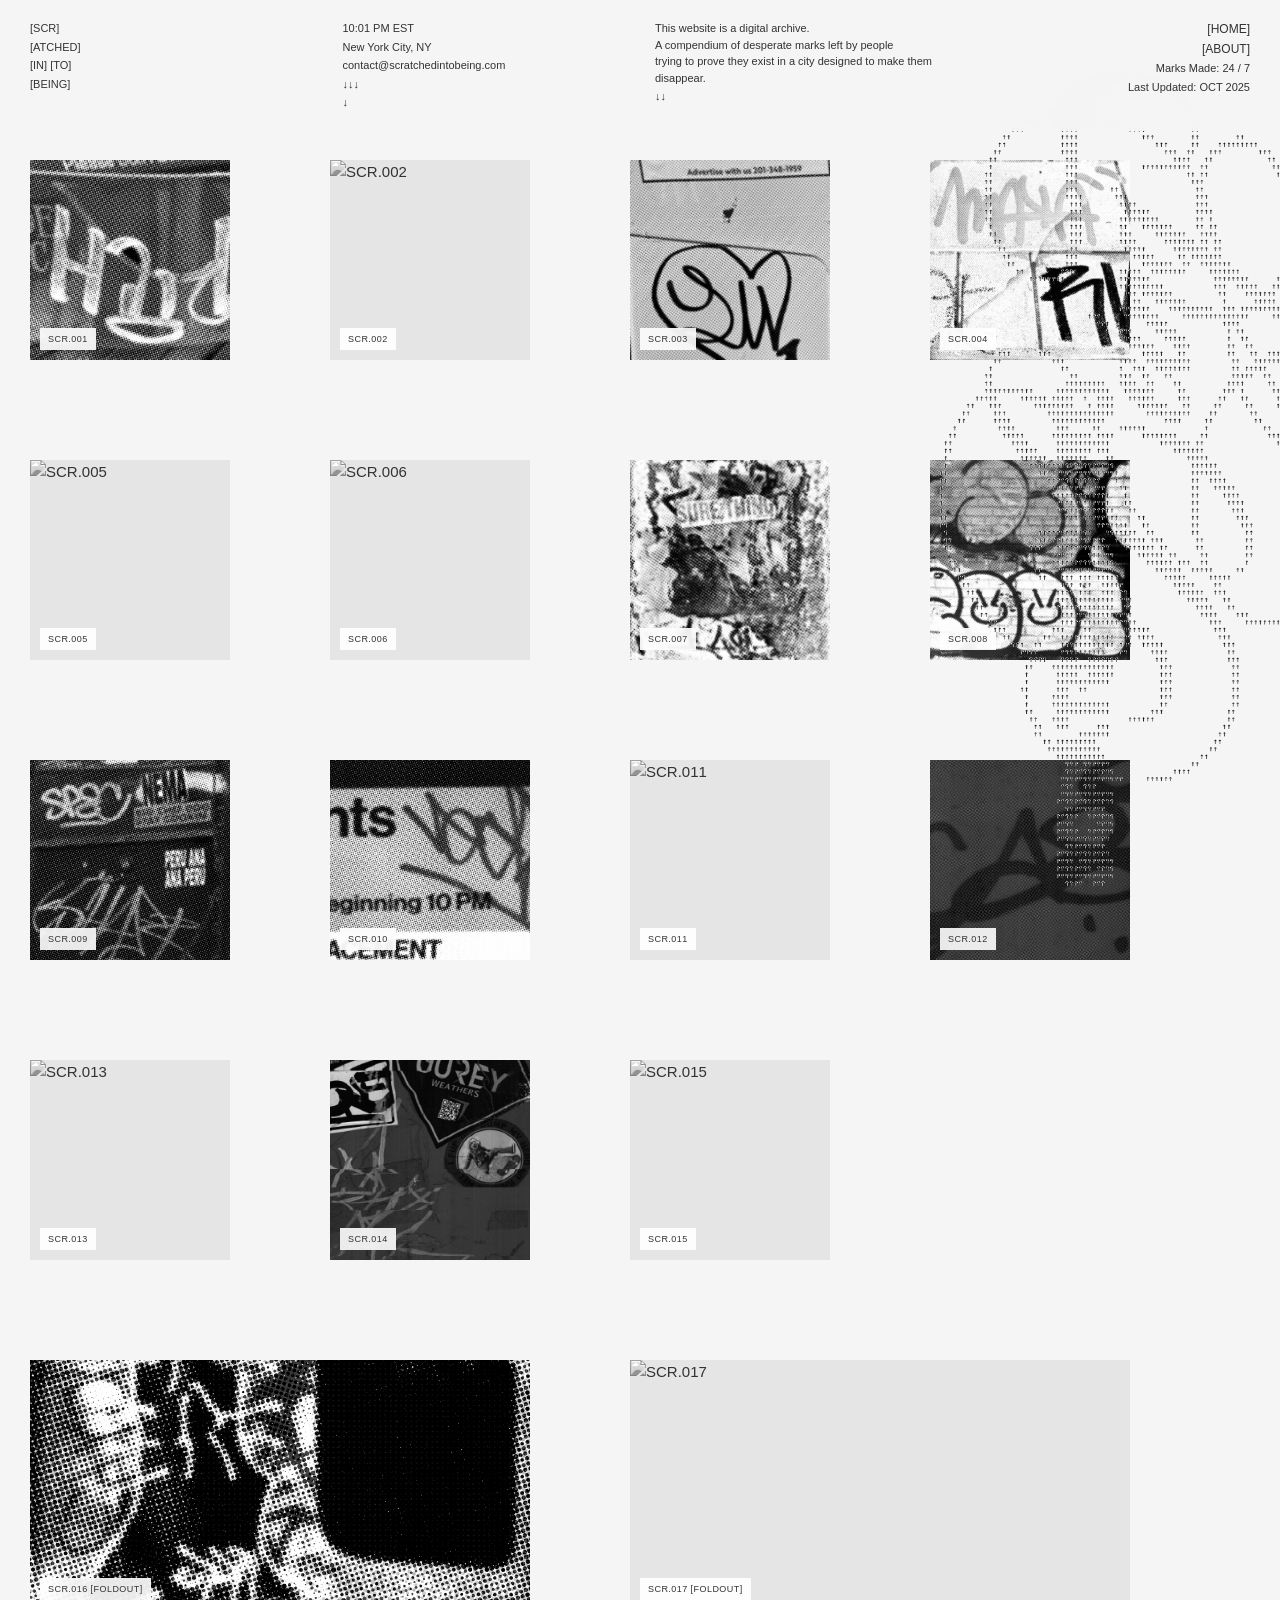
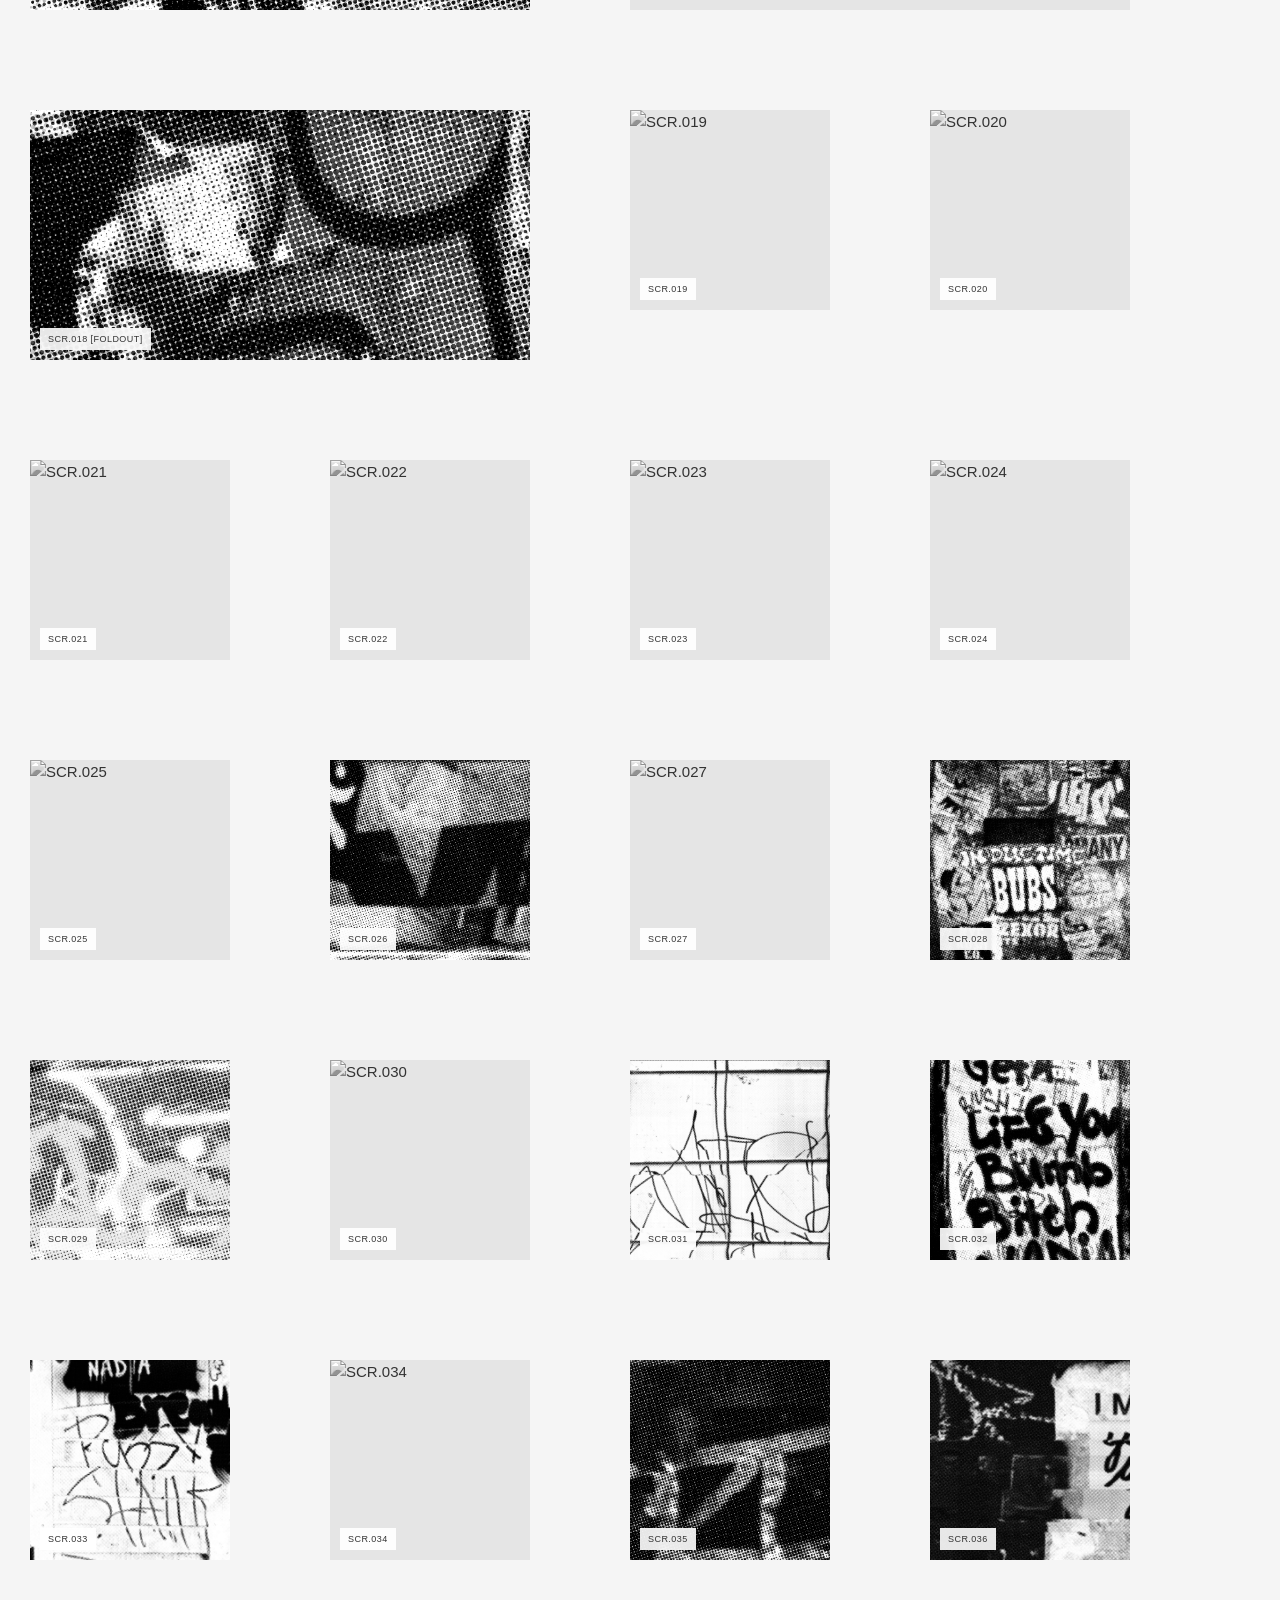
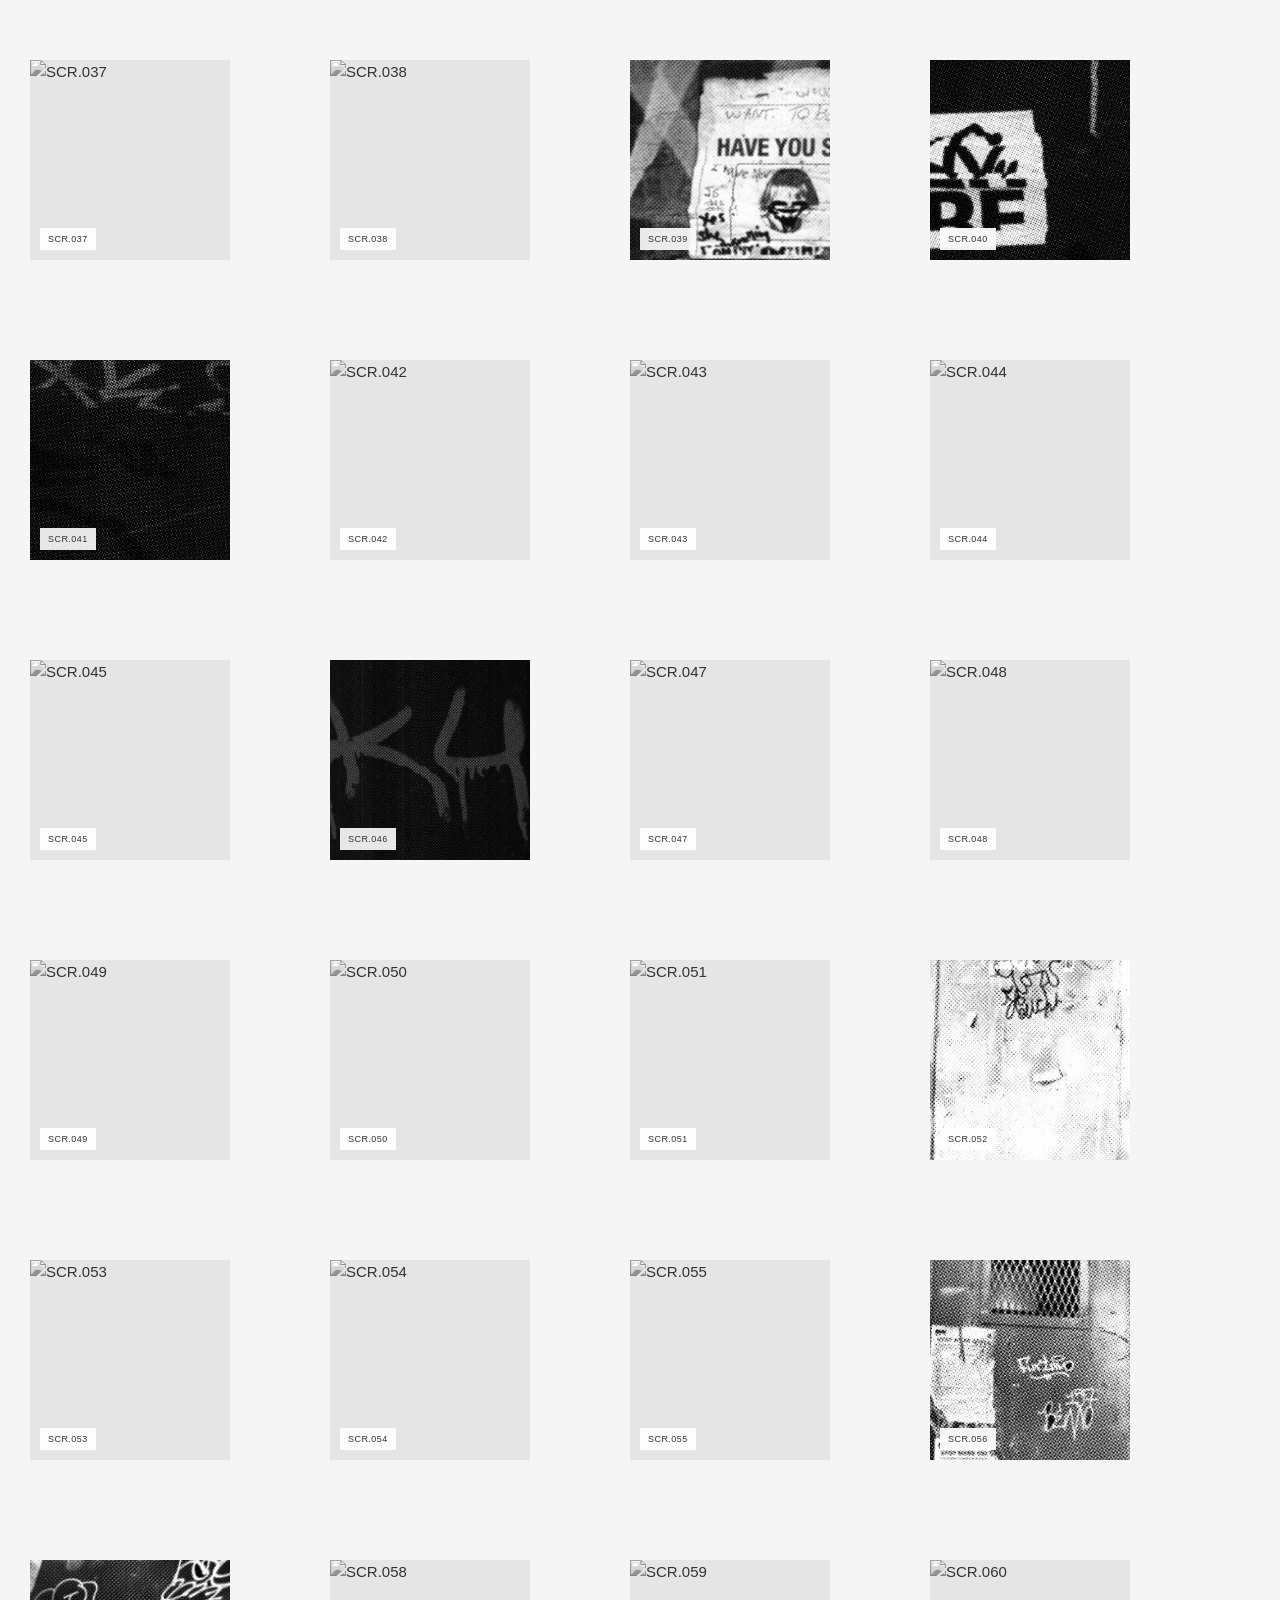
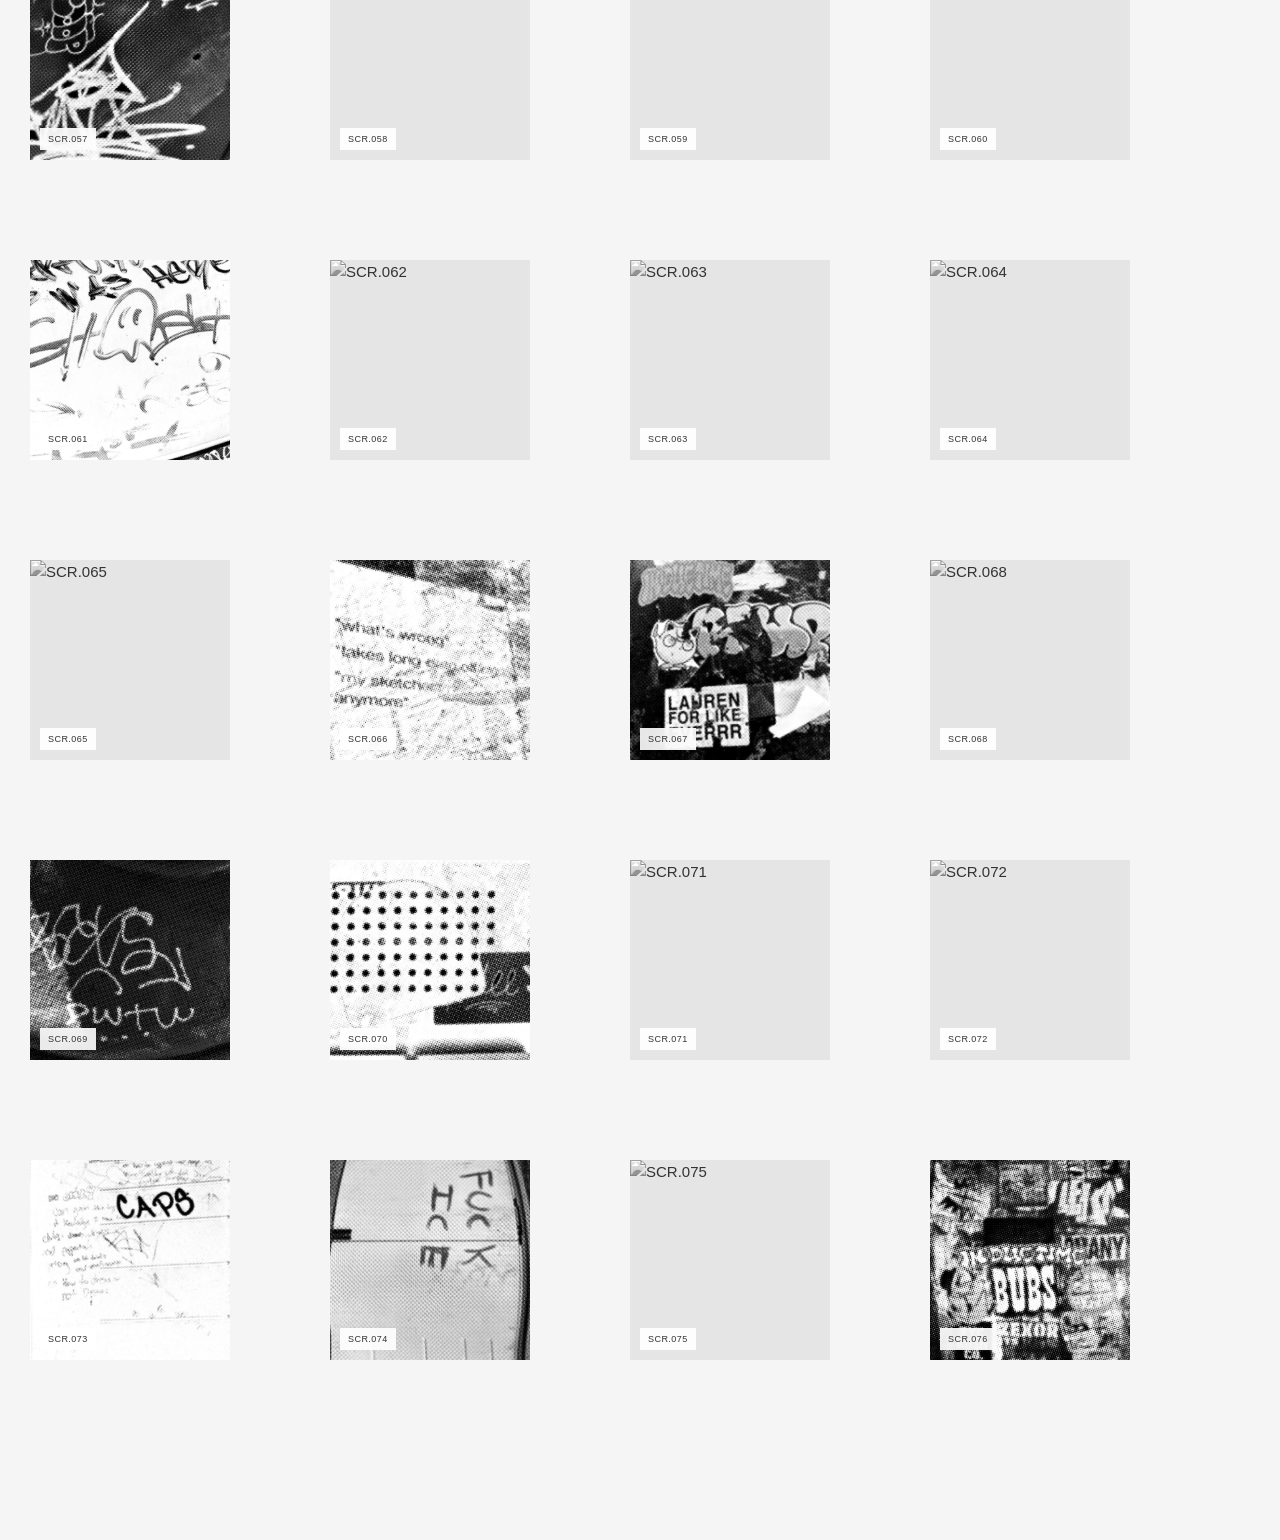
==== archive.html @ cb320c51 "Initial commit" ====
<!DOCTYPE html>
<html lang="en">
<head>
    <meta charset="UTF-8">
    <meta name="viewport" content="width=device-width, initial-scale=1.0">
    <title>Archive - Scratched Into Being</title>
    <link rel="stylesheet" href="style.css">
</head>
<body>
    <header>
        <div class="header-col">
            <div class="header-item">[SCR]</div>
            <div class="header-item">[ATCHED]</div>
            <div class="header-item">[IN] [TO]</div>
            <div class="header-item">[BEING]</div>
        </div>
        <div class="header-col">
            <div class="time">11:47 PM EST</div>
            <div class="location">New York City, NY</div>
            <div class="contact">contact@scratchedintobeing.com</div>
            <div class="header-item">↓↓↓</div>
            <div class="header-item">↓</div>
        </div>
        <div class="header-col">
            <div class="header-item1"><p>This website is a digital archive. </p>
            <p>A compendium of desperate marks left by people</p>
            <p>trying to prove they exist in a city designed to 
                make them disappear.</p></div>
            <div class="header-item">↓↓</div>
        </div>
        <div class="header-col">
            <a href="index.html" class="header-item about-link">[HOME]</a>
            <a href="about.html" class="header-item about-link">[ABOUT]</a>
            <div class="header-item1">Marks Made: 24 / 7</div>
            <div class="header-item1">Last Updated: OCT 2025</div>
        </div>
    </header>

    <main class="about-page">
        <!-- Vertical Logo -->
        <div class="vertical-logo">
            <img src="images/LOGO.png" alt="Scratched Into Being">
        </div>

        <!-- Image Archive Section -->
        <section class="about-archive-section">
            <div class="archive-grid">
                <div class="archive-item" data-scroll data-index="001">
                    <img src="images/IMAGE1.png" alt="SCR.001">
                    <div class="archive-label">SCR.001</div>
                </div>
                <div class="archive-item" data-scroll data-index="002">
                    <img src="images/IMAGE2.png" alt="SCR.002">
                    <div class="archive-label">SCR.002</div>
                </div>
                <div class="archive-item" data-scroll data-index="003">
                    <img src="images/IMAGE3.png" alt="SCR.003">
                    <div class="archive-label">SCR.003</div>
                </div>
                <div class="archive-item" data-scroll data-index="004">
                    <img src="images/IMAGE4.png" alt="SCR.004">
                    <div class="archive-label">SCR.004</div>
                </div>
                <div class="archive-item" data-scroll data-index="005">
                    <img src="images/IMAGE5.png" alt="SCR.005">
                    <div class="archive-label">SCR.005</div>
                </div>
                <div class="archive-item" data-scroll data-index="006">
                    <img src="images/IMAGE6.png" alt="SCR.006">
                    <div class="archive-label">SCR.006</div>
                </div>
                <div class="archive-item" data-scroll data-index="007">
                    <img src="images/IMAGE7.png" alt="SCR.007">
                    <div class="archive-label">SCR.007</div>
                </div>
                <div class="archive-item" data-scroll data-index="008">
                    <img src="images/IMAGE8.png" alt="SCR.008">
                    <div class="archive-label">SCR.008</div>
                </div>
                <div class="archive-item" data-scroll data-index="009">
                    <img src="images/IMAGE9.png" alt="SCR.009">
                    <div class="archive-label">SCR.009</div>
                </div>
                <div class="archive-item" data-scroll data-index="010">
                    <img src="images/IMAGE10.png" alt="SCR.010">
                    <div class="archive-label">SCR.010</div>
                </div>
                <div class="archive-item" data-scroll data-index="011">
                    <img src="images/IMAGE11.png" alt="SCR.011">
                    <div class="archive-label">SCR.011</div>
                </div>
                <div class="archive-item" data-scroll data-index="012">
                    <img src="images/IMAGE12.png" alt="SCR.012">
                    <div class="archive-label">SCR.012</div>
                </div>
                <div class="archive-item" data-scroll data-index="013">
                    <img src="images/IMAGE13.png" alt="SCR.013">
                    <div class="archive-label">SCR.013</div>
                </div>
                <div class="archive-item" data-scroll data-index="014">
                    <img src="images/IMAGE14.png" alt="SCR.014">
                    <div class="archive-label">SCR.014</div>
                </div>
                <div class="archive-item" data-scroll data-index="015">
                    <img src="images/IMAGE15.png" alt="SCR.015">
                    <div class="archive-label">SCR.015</div>
                </div>
                <div class="archive-item archive-item-large" data-scroll data-index="016">
                    <img src="images/IMAGEFOLDOUT.png" alt="SCR.016">
                    <div class="archive-label">SCR.016 [FOLDOUT]</div>
                </div>
                <div class="archive-item archive-item-large" data-scroll data-index="017">
                    <img src="images/IMAGEFOLDOUT2.png" alt="SCR.017">
                    <div class="archive-label">SCR.017 [FOLDOUT]</div>
                </div>
                <div class="archive-item archive-item-large" data-scroll data-index="018">
                    <img src="images/IMAGEFOLDOUT3.png" alt="SCR.018">
                    <div class="archive-label">SCR.018 [FOLDOUT]</div>
                </div>
                <div class="archive-item" data-scroll data-index="019">
                    <img src="images/IMAGE19.png" alt="SCR.019">
                    <div class="archive-label">SCR.019</div>
                </div>
                <div class="archive-item" data-scroll data-index="020">
                    <img src="images/IMAGE20.png" alt="SCR.020">
                    <div class="archive-label">SCR.020</div>
                </div>
                <div class="archive-item" data-scroll data-index="021">
                    <img src="images/IMAGE21.png" alt="SCR.021">
                    <div class="archive-label">SCR.021</div>
                </div>
                <div class="archive-item" data-scroll data-index="022">
                    <img src="images/IMAGE22.png" alt="SCR.022">
                    <div class="archive-label">SCR.022</div>
                </div>
                <div class="archive-item" data-scroll data-index="023">
                    <img src="images/IMAGE23.png" alt="SCR.023">
                    <div class="archive-label">SCR.023</div>
                </div>
                <div class="archive-item" data-scroll data-index="024">
                    <img src="images/IMAGE24.png" alt="SCR.024">
                    <div class="archive-label">SCR.024</div>
                </div>
                <div class="archive-item" data-scroll data-index="025">
                    <img src="images/IMAGE25.png" alt="SCR.025">
                    <div class="archive-label">SCR.025</div>
                </div>
                <div class="archive-item" data-scroll data-index="026">
                    <img src="images/IMAGE26.png" alt="SCR.026">
                    <div class="archive-label">SCR.026</div>
                </div>
                <div class="archive-item" data-scroll data-index="027">
                    <img src="images/IMAGE27.png" alt="SCR.027">
                    <div class="archive-label">SCR.027</div>
                </div>
                <div class="archive-item" data-scroll data-index="028">
                    <img src="images/IMAGE28.png" alt="SCR.028">
                    <div class="archive-label">SCR.028</div>
                </div>
                <div class="archive-item" data-scroll data-index="029">
                    <img src="images/IMAGE29.png" alt="SCR.029">
                    <div class="archive-label">SCR.029</div>
                </div>
                <div class="archive-item" data-scroll data-index="030">
                    <img src="images/IMAGE30.png" alt="SCR.030">
                    <div class="archive-label">SCR.030</div>
                </div>
                <div class="archive-item" data-scroll data-index="031">
                    <img src="images/IMAGE31.png" alt="SCR.031">
                    <div class="archive-label">SCR.031</div>
                </div>
                <div class="archive-item" data-scroll data-index="032">
                    <img src="images/IMAGE32.png" alt="SCR.032">
                    <div class="archive-label">SCR.032</div>
                </div>
                <div class="archive-item" data-scroll data-index="033">
                    <img src="images/IMAGE33.png" alt="SCR.033">
                    <div class="archive-label">SCR.033</div>
                </div>
                <div class="archive-item" data-scroll data-index="034">
                    <img src="images/IMAGE34.png" alt="SCR.034">
                    <div class="archive-label">SCR.034</div>
                </div>
                <div class="archive-item" data-scroll data-index="035">
                    <img src="images/IMAGE35.png" alt="SCR.035">
                    <div class="archive-label">SCR.035</div>
                </div>
                <div class="archive-item" data-scroll data-index="036">
                    <img src="images/IMAGE36.png" alt="SCR.036">
                    <div class="archive-label">SCR.036</div>
                </div>
                <div class="archive-item" data-scroll data-index="037">
                    <img src="images/IMAGE37.png" alt="SCR.037">
                    <div class="archive-label">SCR.037</div>
                </div>
                <div class="archive-item" data-scroll data-index="038">
                    <img src="images/IMAGE38.png" alt="SCR.038">
                    <div class="archive-label">SCR.038</div>
                </div>
                <div class="archive-item" data-scroll data-index="039">
                    <img src="images/IMAGE39.png" alt="SCR.039">
                    <div class="archive-label">SCR.039</div>
                </div>
                <div class="archive-item" data-scroll data-index="040">
                    <img src="images/IMAGE40.png" alt="SCR.040">
                    <div class="archive-label">SCR.040</div>
                </div>
                <div class="archive-item" data-scroll data-index="041">
                    <img src="images/IMAGE41.png" alt="SCR.041">
                    <div class="archive-label">SCR.041</div>
                </div>
                <div class="archive-item" data-scroll data-index="042">
                    <img src="images/IMAGE42.png" alt="SCR.042">
                    <div class="archive-label">SCR.042</div>
                </div>
                <div class="archive-item" data-scroll data-index="043">
                    <img src="images/IMAGE43.png" alt="SCR.043">
                    <div class="archive-label">SCR.043</div>
                </div>
                <div class="archive-item" data-scroll data-index="044">
                    <img src="images/IMAGE44.png" alt="SCR.044">
                    <div class="archive-label">SCR.044</div>
                </div>
                <div class="archive-item" data-scroll data-index="045">
                    <img src="images/IMAGE45.png" alt="SCR.045">
                    <div class="archive-label">SCR.045</div>
                </div>
                <div class="archive-item" data-scroll data-index="046">
                    <img src="images/IMAGE46.png" alt="SCR.046">
                    <div class="archive-label">SCR.046</div>
                </div>
                <div class="archive-item" data-scroll data-index="047">
                    <img src="images/IMAGE47.png" alt="SCR.047">
                    <div class="archive-label">SCR.047</div>
                </div>
                <div class="archive-item" data-scroll data-index="048">
                    <img src="images/IMAGE48.png" alt="SCR.048">
                    <div class="archive-label">SCR.048</div>
                </div>
                <div class="archive-item" data-scroll data-index="049">
                    <img src="images/IMAGE49.png" alt="SCR.049">
                    <div class="archive-label">SCR.049</div>
                </div>
                <div class="archive-item" data-scroll data-index="050">
                    <img src="images/IMAGE50.png" alt="SCR.050">
                    <div class="archive-label">SCR.050</div>
                </div>
                <div class="archive-item" data-scroll data-index="051">
                    <img src="images/IMAGE51.png" alt="SCR.051">
                    <div class="archive-label">SCR.051</div>
                </div>
                <div class="archive-item" data-scroll data-index="052">
                    <img src="images/IMAGE52.png" alt="SCR.052">
                    <div class="archive-label">SCR.052</div>
                </div>
                <div class="archive-item" data-scroll data-index="053">
                    <img src="images/IMAGE53.png" alt="SCR.053">
                    <div class="archive-label">SCR.053</div>
                </div>
                <div class="archive-item" data-scroll data-index="054">
                    <img src="images/IMAGE54.png" alt="SCR.054">
                    <div class="archive-label">SCR.054</div>
                </div>
                <div class="archive-item" data-scroll data-index="055">
                    <img src="images/IMAGE55.png" alt="SCR.055">
                    <div class="archive-label">SCR.055</div>
                </div>
                <div class="archive-item" data-scroll data-index="056">
                    <img src="images/IMAGE56.png" alt="SCR.056">
                    <div class="archive-label">SCR.056</div>
                </div>
                <div class="archive-item" data-scroll data-index="057">
                    <img src="images/IMAGE57.png" alt="SCR.057">
                    <div class="archive-label">SCR.057</div>
                </div>
                <div class="archive-item" data-scroll data-index="058">
                    <img src="images/IMAGE58.png" alt="SCR.058">
                    <div class="archive-label">SCR.058</div>
                </div>
                <div class="archive-item" data-scroll data-index="059">
                    <img src="images/REGIMG15.png" alt="SCR.059">
                    <div class="archive-label">SCR.059</div>
                </div>
                <div class="archive-item" data-scroll data-index="060">
                    <img src="images/IMAGE60.png" alt="SCR.060">
                    <div class="archive-label">SCR.060</div>
                </div>
                <div class="archive-item" data-scroll data-index="061">
                    <img src="images/IMAGE61.png" alt="SCR.061">
                    <div class="archive-label">SCR.061</div>
                </div>
                <div class="archive-item" data-scroll data-index="062">
                    <img src="images/IMAGE62.png" alt="SCR.062">
                    <div class="archive-label">SCR.062</div>
                </div>
                <div class="archive-item" data-scroll data-index="063">
                    <img src="images/IMAGE63.png" alt="SCR.063">
                    <div class="archive-label">SCR.063</div>
                </div>
                <div class="archive-item" data-scroll data-index="064">
                    <img src="images/IMAGE64.png" alt="SCR.064">
                    <div class="archive-label">SCR.064</div>
                </div>
                <div class="archive-item" data-scroll data-index="065">
                    <img src="images/IMAGE65.png" alt="SCR.065">
                    <div class="archive-label">SCR.065</div>
                </div>
                <div class="archive-item" data-scroll data-index="066">
                    <img src="images/IMAGE66.png" alt="SCR.066">
                    <div class="archive-label">SCR.066</div>
                </div>
                <div class="archive-item" data-scroll data-index="067">
                    <img src="images/IMAGE67.png" alt="SCR.067">
                    <div class="archive-label">SCR.067</div>
                </div>
                <div class="archive-item" data-scroll data-index="068">
                    <img src="images/IMAGE68.png" alt="SCR.068">
                    <div class="archive-label">SCR.068</div>
                </div>
                <div class="archive-item" data-scroll data-index="069">
                    <img src="images/IMAGE69.png" alt="SCR.069">
                    <div class="archive-label">SCR.069</div>
                </div>
                <div class="archive-item" data-scroll data-index="070">
                    <img src="images/IMAGE70.png" alt="SCR.070">
                    <div class="archive-label">SCR.070</div>
                </div>
                <div class="archive-item" data-scroll data-index="071">
                    <img src="images/IMAGE71.png" alt="SCR.071">
                    <div class="archive-label">SCR.071</div>
                </div>
                <div class="archive-item" data-scroll data-index="072">
                    <img src="images/IMAGE72.png" alt="SCR.072">
                    <div class="archive-label">SCR.072</div>
                </div>
                <div class="archive-item" data-scroll data-index="073">
                    <img src="images/IMAGE73.png" alt="SCR.073">
                    <div class="archive-label">SCR.073</div>
                </div>
                <div class="archive-item" data-scroll data-index="074">
                    <img src="images/IMAGE74.png" alt="SCR.074">
                    <div class="archive-label">SCR.074</div>
                </div>
                <div class="archive-item" data-scroll data-index="075">
                    <img src="images/IMAGE75.png" alt="SCR.075">
                    <div class="archive-label">SCR.075</div>
                </div>
                <div class="archive-item" data-scroll data-index="076">
                    <img src="images/IMAGE76.png" alt="SCR.076">
                    <div class="archive-label">SCR.076</div>
                </div>
            </div>
        </section>
    </main>

    <!-- Modal -->
    <div class="modal-overlay" id="imageModal">
        <div class="modal-content">
            <button class="modal-close">&times;</button>
            <img class="modal-image" id="modalImage" src="" alt="">
            <div class="modal-info">
                <h3 id="modalTitle"></h3>
                <div class="modal-detail">
                    <div class="modal-label">Location</div>
                    <div class="modal-value" id="modalLocation"></div>
                </div>
                <div class="modal-detail">
                    <div class="modal-label">Date</div>
                    <div class="modal-value" id="modalDate"></div>
                </div>
            </div>
        </div>
    </div>

    <script>
        // Update time
        function updateTime() {
            const t = document.querySelector('.time');
            if (!t) return;
            const now = new Date();
            const h = now.getHours();
            const m = now.getMinutes().toString().padStart(2, '0');
            const p = h >= 12 ? 'PM' : 'AM';
            const displayH = h % 12 || 12;
            t.textContent = `${displayH}:${m} ${p} EST`;
        }
        
        updateTime();
        setInterval(updateTime, 60000);

        // Modal functionality
        document.addEventListener("DOMContentLoaded", () => {
          const modal = document.getElementById('imageModal');
          const modalContent = modal.querySelector('.modal-content');
          const modalImage = document.getElementById('modalImage');
          const modalLocation = document.getElementById('modalLocation');
          const modalDate = document.getElementById('modalDate');
          const closeBtn = document.querySelector('.modal-close');
        
          // Data sources
          const specificLocations = [
            '14th St & 1st Ave', '13th St & 1st Ave', '14th St between 1st Ave & Ave A',
            '13th St between 1st Ave & Ave A', '1st Ave between 13th & 14th St',
            '14th St near 1st Ave', '13th St near 1st Ave', 'Corner of 14th & 1st',
            'Corner of 13th & 1st', '1st Ave & 14th St', '1st Ave & 13th St',
            '14th St east of 1st Ave', '13th St east of 1st Ave'
          ];
        
          const dates = [
            'September 1, 2024', 'September 2, 2024', 
            'September 3, 2024', 'September 4, 2024'
          ];
        
          // Build image data
          const imageData = {};
          for (let i = 1; i <= 76; i++) {
            const num = String(i).padStart(3, '0');
            imageData[num] = {
              location: specificLocations[Math.floor(Math.random() * specificLocations.length)] + ', NYC',
              date: dates[Math.floor(Math.random() * dates.length)]
            };
          }
        
          const wideImageIndices = [
            '001','010','016','018','022','024','026',
            '029','040','041','054','069'
          ];

          const tallImageIndices = [
            '003','009','011','013','019','020','025','023','032','034',
            '047','048','049','055','064','068','071'
          ];
        
          // Modal logic
          function openModal(index, imgSrc) {
            const data = imageData[index] || {};
            modalImage.src = imgSrc;
            modalLocation.textContent = data.location || 'New York City, NY';
            modalDate.textContent = data.date || '2024';
        
            modalContent.classList.remove('modal-large', 'modal-tall');
            if (wideImageIndices.includes(index)) {
              modalContent.classList.add('modal-large');
            } else if (tallImageIndices.includes(index)) {
              modalContent.classList.add('modal-tall');
            }
        
            modal.classList.add('active');
            document.body.style.overflow = 'hidden';
          }
        
          function closeModal() {
            modal.classList.remove('active');
            document.body.style.overflow = 'auto';
          }
        
          // Click bindings
          document.querySelectorAll('.archive-item').forEach(item => {
            item.addEventListener('click', () => {
              const index = item.dataset.index;
              const imgSrc = item.querySelector('img').src;
              openModal(index, imgSrc);
            });
          });
        
          closeBtn.addEventListener('click', closeModal);
          modal.addEventListener('click', e => { if (e.target === modal) closeModal(); });
          document.addEventListener('keydown', e => { if (e.key === 'Escape') closeModal(); });
        });
    </script>
</body>
</html>
---- style.css ----
* {
    margin: 0;
    padding: 0;
    box-sizing: border-box;
}

@font-face {
    font-family: 'cityburn';
    src: url(fonts/cityburn-©.ttf);
}

@font-face {
    font-family: 'switzerland';
    src: url(fonts/Switzerland.ttf);
}

body {
    font-family: 'Helvetica', Courier, monospace;
    background-color: #f5f5f5;
    color: #333;
    font-size: 15px;
    line-height: 1.6;
    overflow-x: hidden;
}

header {
    position: fixed;
    top: 0;
    left: 0;
    right: 0;
    padding: 20px 30px;
    display: grid;
    grid-template-columns: repeat(4, 1fr);
    gap: 30px;
    z-index: 300;
    pointer-events: auto;
    font-size: 11px;
    transition: all 0.6s cubic-bezier(0.4, 0, 0.2, 1);
    text-align: left !important;
    background: rgba(245, 245, 245, 0.95);
    backdrop-filter: blur(10px);
}

.instructions-panel {
    position: fixed;
    top: 110px;
    left: 30px;
    display: flex;
    flex-direction: column;
    align-items: flex-start;
    gap: 3px;
    font-size: 10px;
    z-index: 301;
    background: rgba(245, 245, 245, 0.95);
    padding: 10px 15px;
    border: 1px solid #ddd;
    transition: all 0.4s cubic-bezier(0.4, 0, 0.2, 1);
    backdrop-filter: blur(10px);
    pointer-events: auto;
    color: #000;
    font-family: inherit;
}

.header-col {
    display: flex;
    flex-direction: column;
    gap: 2px;
    pointer-events: auto;
    transition: all 0.4s ease;
}

.header-col:first-child {
    align-items: flex-start;
    text-align: left !important;
}

.header-col:nth-child(2),
.header-col:nth-child(3) {
    align-items: left;
    text-align: left !important;
}

.header-col:last-child {
    align-items: flex-end;
    text-align: left !important;
}

.header-item1 {
    font-size: 11px;
    line-height: 1.5;
    color: #333;
    pointer-events: auto;
    transition: all 0.3s ease;
}

.header-item {
    font-size: 11px;
    line-height: 1.5;
    color: #333;
    pointer-events: auto;
    transition: all 0.3s ease;
}

.spacer {
    height: 10px;
}

.time {
    font-size: 11px;
    color: #333;
    transition: all 0.3s ease;
    line-height: 1.5;
}

.location,
.contact {
    font-size: 11px;
    transition: all 0.3s ease;
    line-height: 1.5;
    color: #333;
}

.about-link {
    color: #333;
    cursor: pointer;
    pointer-events: auto;
    transition: opacity 0.4s ease;
    font-size: 12px;
    text-decoration: none;
}

.about-link:hover {
    opacity: 0.6;
}

/* ========================================
   INDEX PAGE STYLES
   ======================================== */

.intro-section {
    position: fixed;
    top: 100px;
    left: 0;
    right: 0;
    padding: 0 30px;
    display: grid;
    grid-template-columns: repeat(4, 1fr);
    gap: 30px;
    z-index: 50;
    pointer-events: none;
    font-size: 11px;
}

.intro-col {
    line-height: 1.6;
}

.intro-col:nth-child(2) p {
    font-size: 10px;
    color: #333;
}

main {
    min-height: 2000vh;
    position: relative;
}

#connection-lines {
    position: absolute;
    top: 0;
    left: 0;
    width: 100%;
    height: 100%;
    pointer-events: none;
    z-index: 1;
}

#connection-lines line {
    stroke: #333;
    stroke-width: 2;
    opacity: 0;
    stroke-dasharray: 5, 5;
    transition: opacity 1.2s cubic-bezier(0.4, 0, 0.2, 1);
}

#connection-lines line.visible {
    opacity: 0.4;
}

#connection-lines circle {
    fill: #333;
    opacity: 0;
    r: 4;
    transition: opacity 1.2s cubic-bezier(0.4, 0, 0.2, 1);
}

#connection-lines circle.visible {
    opacity: 0.5;
}

.image-container {
    position: absolute;
    opacity: 0;
    transition: opacity 3s cubic-bezier(0.4, 0, 0.2, 1);
    z-index: 10;
}

.image-container.visible {
    opacity: 1;
}

.image-container.initially-hidden {
    opacity: 0 !important;
}

.canvas-wrapper {
    position: relative;
    cursor: crosshair;
    overflow: hidden;
    background-color: #ddd;
    display: inline-block;
    filter: grayscale(1) brightness(1.1);
    transition: filter 0.8s cubic-bezier(0.4, 0, 0.2, 1);
}

.canvas-wrapper img {
    display: block;
    width: 100%;
    height: 100%;
    object-fit: cover;
}

.image-container:hover .canvas-wrapper,
.image-container.js-hover .canvas-wrapper {
    filter: grayscale(0) brightness(1);
}

.drawing-canvas {
    position: absolute;
    top: 0;
    left: 0;
    width: 100%;
    height: 100%;
    z-index: 2;
    display: block;
    pointer-events: none;
    touch-action: none;
}

#full-page-canvas {
    position: absolute;
    top: 0;
    left: 0;
    width: 100%;
    height: 100%;
    z-index: 50;
    pointer-events: auto;
    cursor: crosshair;
    touch-action: none;
}

.image-number {
    margin-top: 5px;
    font-size: 10px;
    opacity: 0.5;
    text-align: right;
    transition: opacity 0.3s ease;
}

.image-container:hover .image-number,
.image-container.js-hover .image-number {
    opacity: 0.8;
}

.tools-panel {
    position: fixed;
    top: 200px;
    left: 30px;
    display: flex;
    align-items: center;
    gap: 15px;
    font-size: 10px;
    z-index: 300;
    background: rgba(245, 245, 245, 0.95);
    padding: 10px 15px;
    border: 1px solid #ddd;
    transition: all 0.4s cubic-bezier(0.4, 0, 0.2, 1);
    backdrop-filter: blur(10px);
    pointer-events: auto;
}

.tools-panel:hover {
    background: rgba(245, 245, 245, 1);
}

.tool-item {
    cursor: pointer;
    opacity: 0.4;
    transition: opacity 0.4s cubic-bezier(0.4, 0, 0.2, 1), transform 0.2s ease;
    pointer-events: auto;
}

.tool-item:hover,
.tool-item.active {
    opacity: 1;
    transform: translateY(-1px);
}

.color-option {
    width: 15px;
    height: 15px;
    cursor: pointer;
    border: 1px solid #999;
    transition: transform 0.4s cubic-bezier(0.4, 0, 0.2, 1), box-shadow 0.3s ease;
    pointer-events: auto;
}

.color-option:hover {
    transform: scale(1.2);
    box-shadow: 0 2px 8px rgba(0, 0, 0, 0.2);
}

.color-option.active {
    box-shadow: 0 0 0 2px #333;
}

.divider {
    opacity: 0.3;
}

.clear-all {
    cursor: pointer;
    opacity: 0.4;
    transition: opacity 0.4s cubic-bezier(0.4, 0, 0.2, 1), transform 0.2s ease;
    pointer-events: auto;
}

.clear-all:hover {
    transform: translateY(-1px);
    opacity: 1;
}

.vertical-logo {
    position: fixed;
    right: 0px;
    top: 51.5%;
    transform: translateY(-50%);
    z-index: 2;
    pointer-events: none;
    opacity: 0.9;
    transition: opacity 0.4s ease;
}

.vertical-logo:hover {
    opacity: 1;
}

.vertical-logo img {
    height: 102vh;
    width: auto;
    display: block;
}

/* ========================================
   ABOUT PAGE STYLES
   ======================================== */

.about-page {
    min-height: 100vh;
    padding-top: 100px;
    padding-bottom: 100px;
}

/* Text Section */
.about-text-section {
    padding: 0 30px 120px;
}

.about-content-main {
    max-width: 900px;
    margin: 0 auto;
    display: grid;
    grid-template-columns: 2fr 6fr;
    gap: 90px;
}

.about-left h1 {
    font-size: 14px;
    font-weight: normal;
    margin-top: 60px;
}

.about-year {
    font-size: 10px;
    opacity: 0.6;
}

.about-right {
    display: flex;
    flex-direction: column;
    gap: 40px;
}

.about-section {
    transform: translateY(30px);
    transition: opacity 0.8s cubic-bezier(0.4, 0, 0.2, 1),
    transform 0.8s cubic-bezier(0.4, 0, 0.2, 1);
}

.about-section.visible {
    opacity: 1;
    transform: translateY(0);
}

.about-section h2 {
    font-size: 12px;
    font-weight: normal;
    letter-spacing: 0.5px;
}

.about-section p {
    font-size: 11px;
    line-height: 1.8;
    transition: all 0.3s ease;
}

.about-section p:last-child {
    margin-bottom: 0;
}

.about-section a {
    color: #333;
    transition: opacity 0.3s ease;
}

.about-section a:hover {
    opacity: 0.6;
}

/* Archive Section */
.about-archive-section {
    padding: 0 30px 80px;
}

.archive-header {
    max-width: 1400px;
    margin: 0 auto 60px;
    display: flex;
    justify-content: space-between;
    align-items: baseline;
    padding-bottom: 20px;
    border-bottom: 1px solid rgba(0, 0, 0, 0.1);
    opacity: 0;
    transform: translateY(20px);
    transition: opacity 0.8s cubic-bezier(0.4, 0, 0.2, 1),
                transform 0.8s cubic-bezier(0.4, 0, 0.2, 1);
}

.archive-header.visible {
    opacity: 1;
    transform: translateY(0);
}

.archive-header h2 {
    font-size: 12px;
    font-weight: 600;
    letter-spacing: 0.1em;
    text-transform: uppercase;
}

.archive-count {
    font-size: 11px;
    opacity: 0.5;
}

/* Archive Grid - centered layout */
.archive-grid {
    padding-top: 60px;
    display: grid;
    grid-template-columns: repeat(4, 200px);
    gap: 100px;
    max-width: 1400px;
    margin: 0 auto;
    justify-content: left;
}

.archive-item {
    position: relative;
    aspect-ratio: 1;
    overflow: hidden;
    background: #e5e5e5;
    opacity: 1; /* fully visible immediately */
    transform: none; /* no slide-up effect */
    transition: none; /* no fade/transform on load */
    cursor: pointer;
  }

.archive-item.visible {
    opacity: 1;
    transform: translateY(0) scale(1);
}

.archive-grid:hover .archive-item {
    opacity: 0.3;
    transition: opacity 0.4s ease;
}

.archive-grid:hover .archive-item:hover {
    opacity: 1;
}

/* Base state — all images visible in grayscale */
.archive-item img {
    width: 100%;
    height: 100%;
    object-fit: cover;
    filter: grayscale(1);
    transition: 
      filter 0.6s cubic-bezier(0.4, 0, 0.2, 1),
      transform 0.6s cubic-bezier(0.4, 0, 0.2, 1),
      opacity 0.4s ease;
  }
  
  /* Slight hover zoom + color restoration */
  .archive-item:hover img {
    filter: grayscale(0);
    transform: scale(1.08);
  }

  .archive-label {
    position: absolute;
    bottom: 10px;
    left: 10px;
    font-size: 9px;
    letter-spacing: 0.05em;
    background: rgba(255, 255, 255, 0.9);
    padding: 4px 8px;
    backdrop-filter: blur(10px);
    opacity: 1; /* always visible */
    transform: translateY(0);
    transition: opacity 0.3s ease, transform 0.3s ease;
  }

.archive-item:hover .archive-label {
    opacity: 1;
    transform: translateY(0);
}

/* Large format items (foldouts) */
.archive-item-large {
    grid-column: span 2;
    aspect-ratio: 2/1;
}
/* ========================================
   MODAL STYLES
   ======================================== */

.modal-overlay {
    display: none;
    position: fixed;
    top: 0;
    left: 0;
    width: 100%;
    height: 100%;
    background: rgba(0, 0, 0, 0.805);
    z-index: 1000;
    opacity: 0;
    transition: opacity 0.3s ease;
    overflow: hidden;
}

.modal-tall{
    padding: 30px 30px 10px 30px; 
}

.modal-overlay.active {
    display: flex;
    align-items: center;
    justify-content: center;
    opacity: 1;
}

.modal-content {
    background: white;
    padding: 30px 60px 15px 60px; 
    max-width: 700px;   /* was 500px */
    max-height: 85vh;   /* slightly taller */
    overflow-y: auto;
    position: relative;
    transform: scale(0.9);
    transition: transform 0.3s cubic-bezier(0.4, 0, 0.2, 1);
    text-align: left;
}

.modal-overlay.active .modal-content {
    transform: scale(1);
}

.modal-close {
    position: absolute;
    top: 15px;
    right: 15px;
    font-size: 24px;
    cursor: pointer;
    background: none;
    border: none;
    color: #333;
    opacity: 0.5;
    transition: opacity 0.3s ease;
    z-index: 10;
}

.modal-close:hover {
    opacity: 1;
}

.modal-image {
    width: 100%;
    height: auto;
    max-height: 650px;
    object-fit: contain;
    display: block;
}

.modal-info {
    font-size: 10px;
    line-height: 1.6;
    padding-top: 10px;
}

.modal-info h3 {
    font-size: 12px;
    font-weight: normal;
    margin-bottom: 15px;
    letter-spacing: 0.5px;
}

.modal-detail {
    margin-bottom: 12px;
    display: grid;
    grid-template-columns: 100px 1fr;
    gap: 15px;
}

.modal-label {
    font-weight: normal;
    opacity: 0.6;
    text-transform: uppercase;
    font-size: 8px;
    letter-spacing: 0.1em;
}

.modal-value {
    font-size: 10px;
}

/* Taller modal layout for long portrait images */
.modal-content.modal-tall {
    max-width: 685px;       /* narrower than wide */
    max-height: 95vh;       /* taller window */
    padding: 40px 60px 20px 60px; 
    margin-bottom: -5px;
}

.modal-tall .modal-image {
    max-height: 725px;     /* allows taller images to fill screen */
    width: auto;
    margin: 0 auto 30px;
    display: block;
}


.modal-content.modal-large {
    max-width: 1400px;        /* ← Change this to make modal wider (try 1600px or 1800px) */
    max-height: 90vh;  
    padding: 40px 60px 10px 60px;        /* ← Keep at 90vh to fit screen */
}

.modal-large .modal-image {
    max-height: 900px;        /* ← Change this to make image taller (try 1000px or 1100px) */
}

/* ========================================
   RESPONSIVE
   ======================================== */

@media (max-width: 1024px) {
    .about-content-main {
        grid-template-columns: 1fr;
        gap: 40px;
    }

    .archive-grid {
        grid-template-columns: repeat(3, 200px);
        gap: 30px;
        margin: 0 auto;
    }

    .archive-item-large {
        grid-column: span 2;
    }

    .modal-overlay.active {
        padding-left: 30px;
    }
}

@media (max-width: 768px) {
    header {
        flex-direction: column;
        gap: 10px;
    }

    .about-text-section {
        padding: 0 20px 80px;
    }

    .about-content-main {
        grid-template-columns: 1fr;
        gap: 40px;
    }

    .about-archive-section {
        padding: 0 20px 60px;
    }

    .archive-grid {
        grid-template-columns: repeat(2, 180px);
        gap: 20px;
        margin: 0 auto;
    }

    .archive-item-large {
        grid-column: span 1;
        aspect-ratio: 1;
    }

    .canvas-wrapper {
        width: 300px;
        height: 225px;
        transform: translateZ(0);
        will-change: filter;
    }

    .image-container {
        position: absolute !important;
        left: 50% !important;
        right: auto !important;
        transform: translateX(-50%);
    }

    .info-panel {
        display: none;
    }

    .tools-panel {
        left: 50%;
        transform: translateX(-50%);
        bottom: 15px;
    }

    .modal-content {
        padding: 30px 20px;
        max-width: 90%;
        max-height: 85vh;
    }

    .modal-overlay.active {
        padding-left: 20px;
        justify-content: flex-start;
    }

    .modal-detail {
        grid-template-columns: 80px 1fr;
        gap: 10px;
    }

    .modal-image {
        max-height: 200px;
    }
}/* ========================================
   BOOK IMAGES SECTION (Add to style.css)
   ======================================== */

/* Large hero image on the left under title */
.about-left {
    text-align: left;
}

.book-image-hero {
    margin-top: 60px;
    width: 250%;
    max-width: none;
    opacity: 0;
    transform: translateY(20px);
    position: relative;
    left: 0;
    margin-left: 0;
    text-align: left;
}

.book-image-hero.visible {
    opacity: 1;
    transform: translateY(0);
    transform: translatex(-250px);
}

.book-image-hero img {
    width: 100%;
    height: auto;
    display: block;
    filter: grayscale(0.3);
    object-fit: cover;
    object-position: left center;
    margin-left: 0;
    float: left;
}

.book-image-hero:hover img {
    filter: grayscale(0);
    transform: scale(1.02);
}

.book-image-caption {
    margin-top: 5px;
    font-size: 9px;
    opacity: 0.6;
    text-align: right;
    line-height: 15;
}

/* Archive-style grid for bottom images */
.book-archive-grid {
    display: grid;
    grid-template-columns: repeat(2, 500px);
    gap: 100px;
    max-width: 1400px;
    margin: 0 auto;
    justify-content: center;
    z-index: 10000;
}

.book-archive-item {
    position: relative;
    aspect-ratio: 1;
    opacity: 1;
    cursor: pointer;
    transition: opacity 0.4s ease;
}

.book-archive-grid:hover .book-archive-item {
    opacity: 0.3;
}

.book-archive-grid:hover .book-archive-item:hover {
    opacity: 1;
}

.book-archive-item img {
    width: 100%;
    height: 100%;
    object-fit: cover;
    filter: grayscale(1);
    transition: 
      filter 0.6s cubic-bezier(0.4, 0, 0.2, 1),
      transform 0.6s cubic-bezier(0.4, 0, 0.2, 1);
      z-index: 10000000;
    
}

.book-archive-item:hover img {
    filter: grayscale(0);
    transform: scale(1.08);
}

.book-archive-label {
    position: absolute;
    bottom: 10px;
    left: 10px;
    font-size: 9px;
    letter-spacing: 0.05em;
    background: rgba(255, 255, 255, 0.9);
    padding: 4px 8px;
    backdrop-filter: blur(10px);
    opacity: 1;
    transform: translateY(0);
    transition: opacity 0.3s ease, transform 0.3s ease;
    line-height: 1.4;
}

.book-archive-item:hover .book-archive-label {
    opacity: 1;
    transform: translateY(0);
}

/* Responsive adjustments */
@media (max-width: 1024px) {
    .book-archive-grid {
        grid-template-columns: repeat(3, 200px);
        gap: 30px;
        padding: 60px 30px 40px;
    }
}

@media (max-width: 768px) {
    .book-image-hero {
        margin-top: 40px;
    }

    .book-archive-grid {
        grid-template-columns: repeat(2, 180px);
        gap: 20px;
        padding: 40px 20px 30px;
    }

    .book-archive-label {
        font-size: 8px;
        padding: 3px 6px;
    }
}
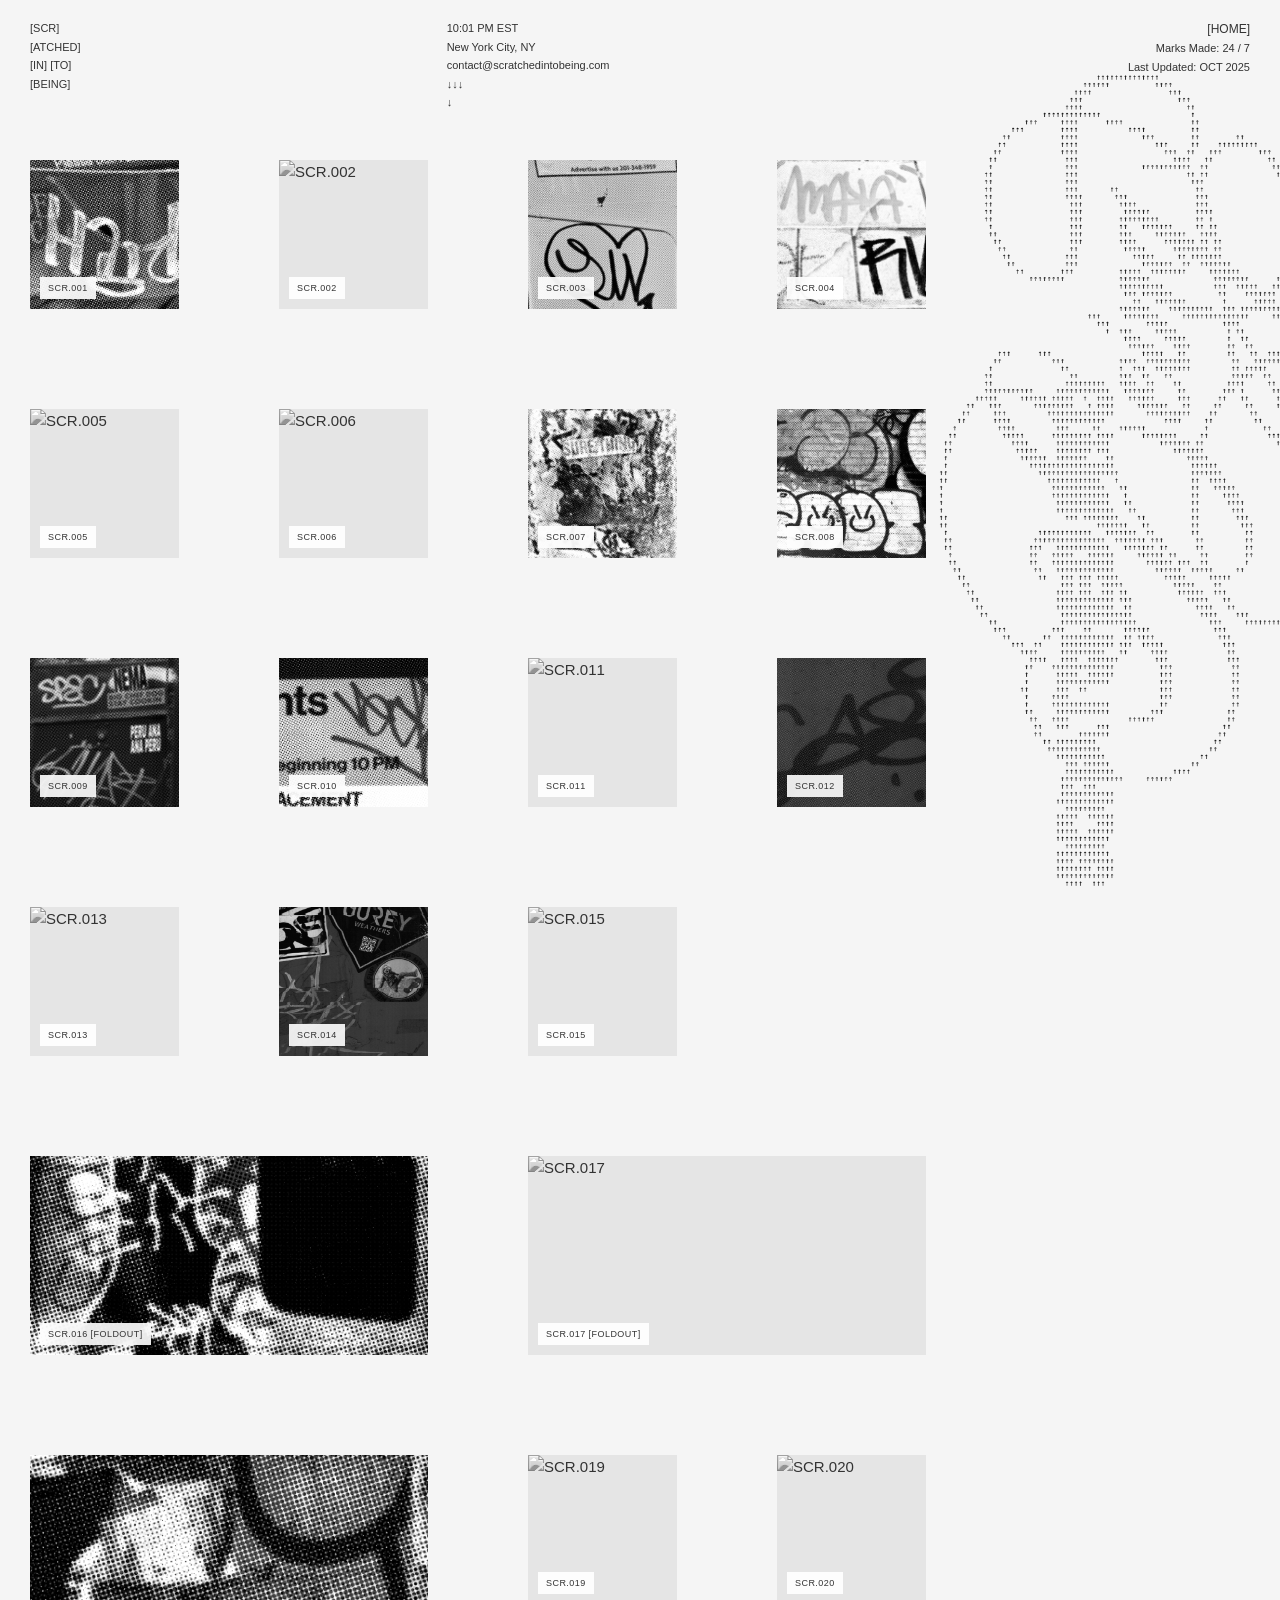
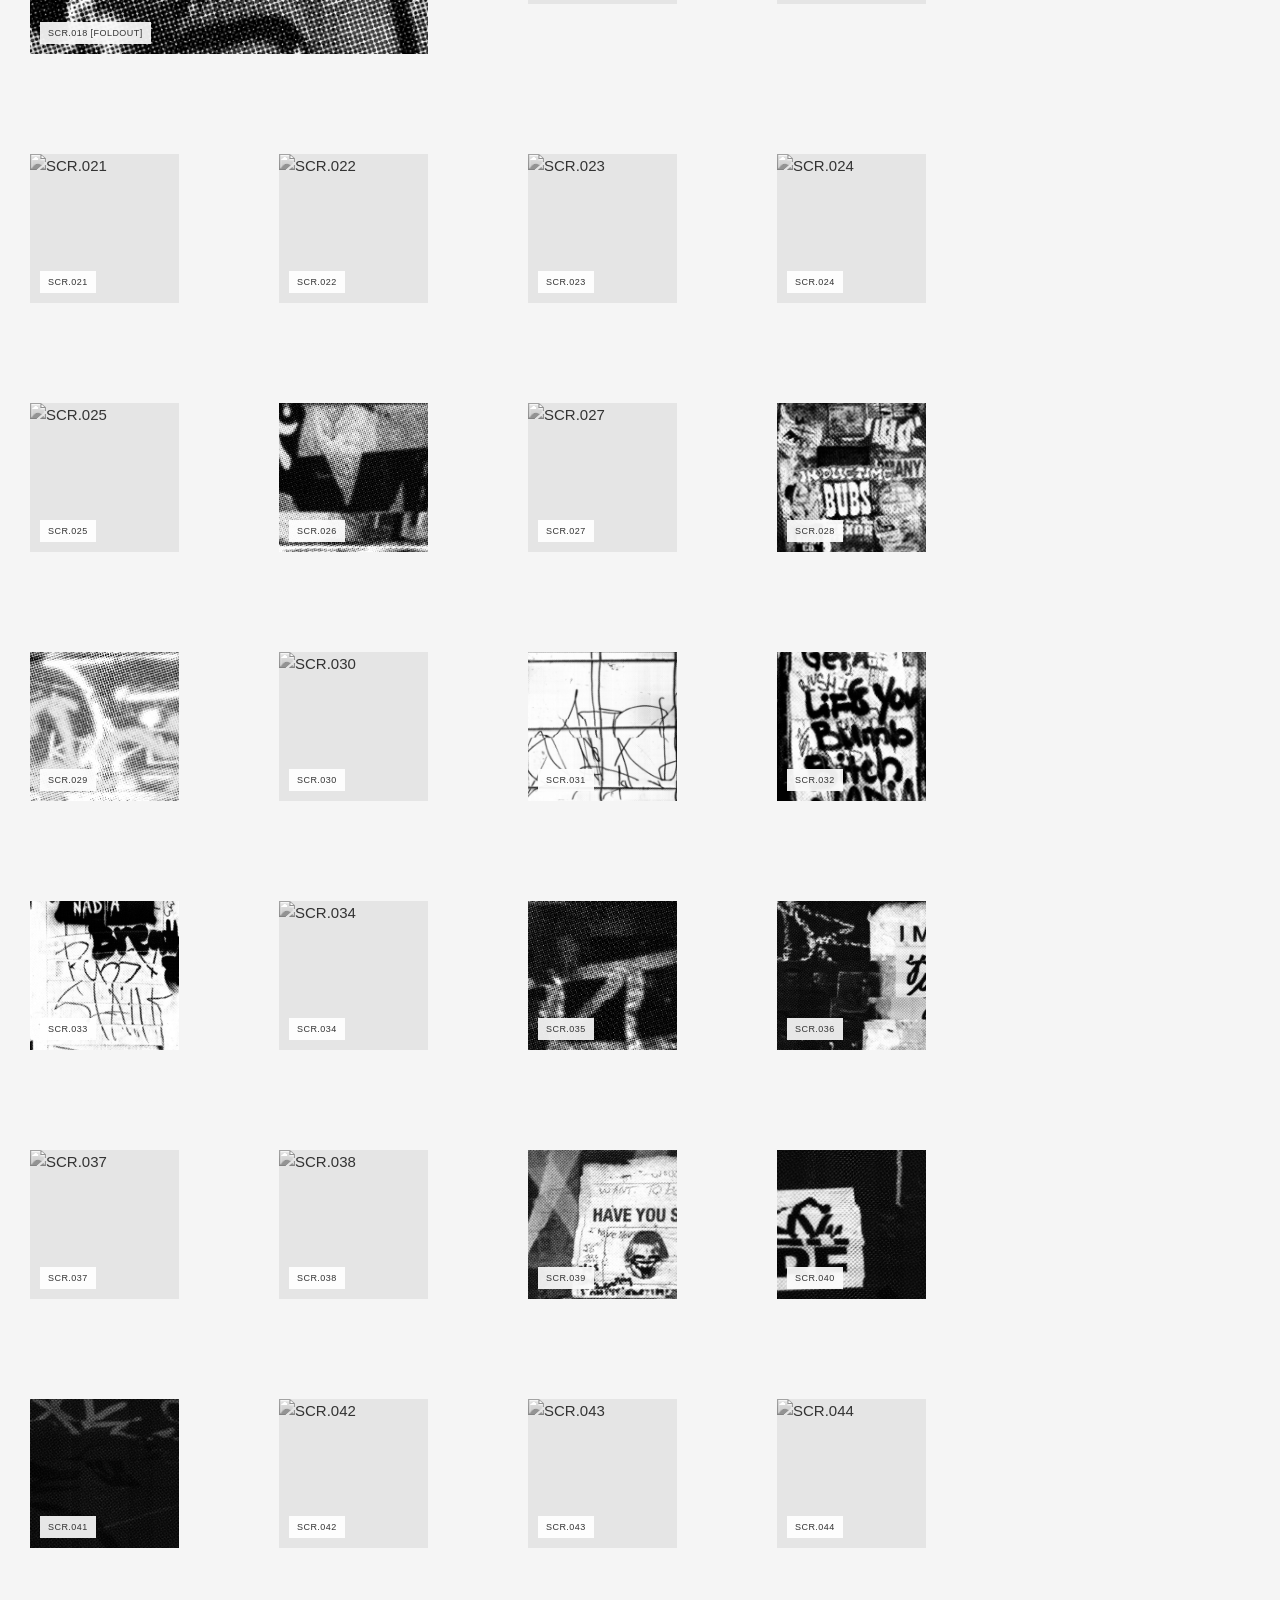
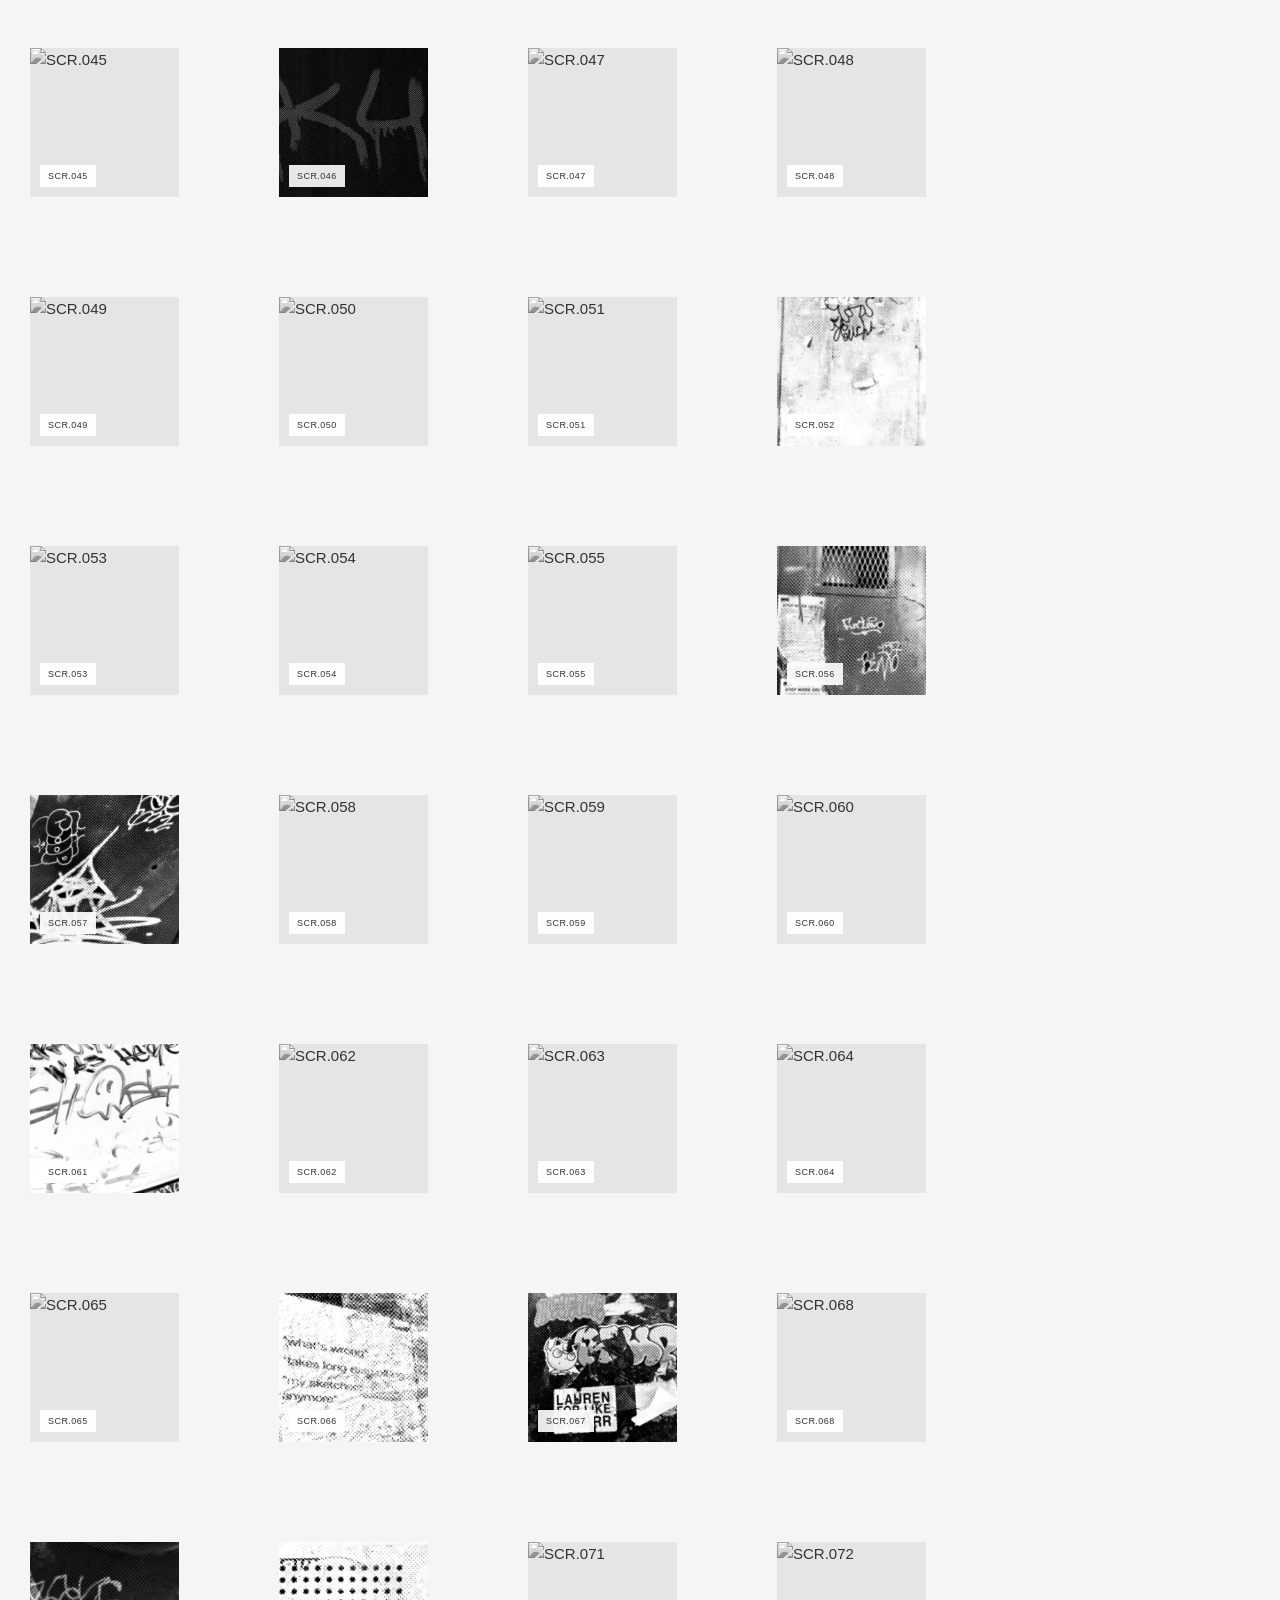
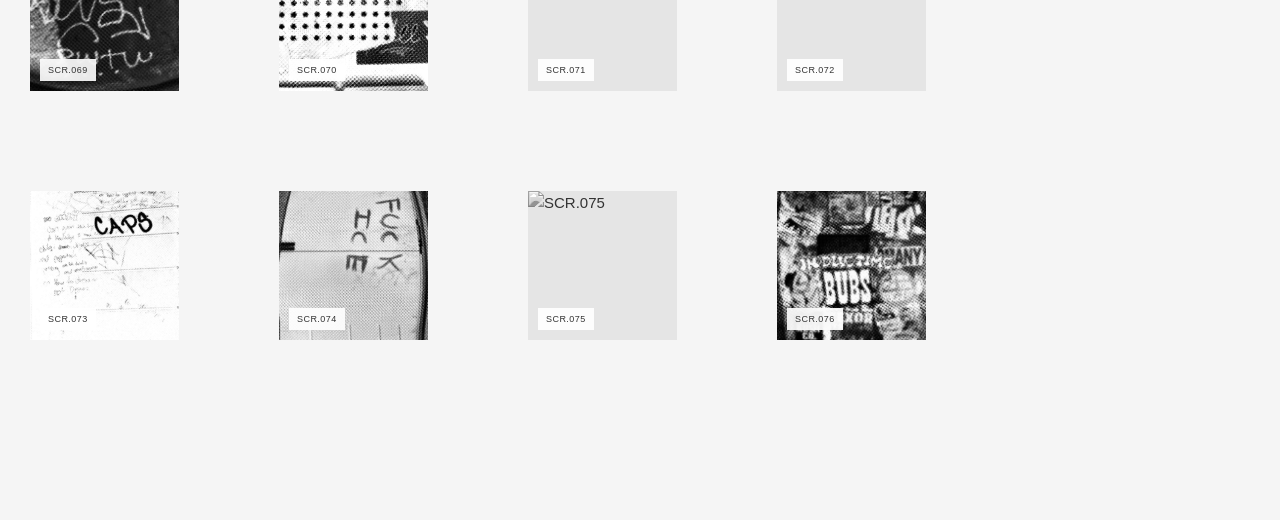
==== commit fdc74a7b: "nn" ====
--- a/archive.html
+++ b/archive.html
@@ -21,16 +21,9 @@
             <div class="header-item">↓↓↓</div>
             <div class="header-item">↓</div>
         </div>
-        <div class="header-col">
-            <div class="header-item1"><p>This website is a digital archive. </p>
-            <p>A compendium of desperate marks left by people</p>
-            <p>trying to prove they exist in a city designed to 
-                make them disappear.</p></div>
-            <div class="header-item">↓↓</div>
-        </div>
+
         <div class="header-col">
             <a href="index.html" class="header-item about-link">[HOME]</a>
-            <a href="about.html" class="header-item about-link">[ABOUT]</a>
             <div class="header-item1">Marks Made: 24 / 7</div>
             <div class="header-item1">Last Updated: OCT 2025</div>
         </div>
--- a/style.css
+++ b/style.css
@@ -30,7 +30,7 @@
     right: 0;
     padding: 20px 30px;
     display: grid;
-    grid-template-columns: repeat(4, 1fr);
+    grid-template-columns: repeat(3, 1fr);
     gap: 30px;
     z-index: 300;
     pointer-events: auto;
@@ -144,7 +144,7 @@
     right: 0;
     padding: 0 30px;
     display: grid;
-    grid-template-columns: repeat(4, 1fr);
+    grid-template-columns: repeat(3, 1fr);
     gap: 30px;
     z-index: 50;
     pointer-events: none;
@@ -345,7 +345,7 @@
     right: 0px;
     top: 51.5%;
     transform: translateY(-50%);
-    z-index: 2;
+    z-index: 350;
     pointer-events: none;
     opacity: 0.9;
     transition: opacity 0.4s ease;
@@ -439,7 +439,7 @@
 
 /* Archive Section */
 .about-archive-section {
-    padding: 0 30px 80px;
+    padding: 0 calc(36vh + 30px) 80px 30px;
 }
 
 .archive-header {
@@ -477,11 +477,11 @@
 .archive-grid {
     padding-top: 60px;
     display: grid;
-    grid-template-columns: repeat(4, 200px);
+    grid-template-columns: repeat(4, 1fr);
     gap: 100px;
-    max-width: 1400px;
-    margin: 0 auto;
-    justify-content: left;
+    max-width: none;
+    margin: 0;
+    justify-content: start;
 }
 
 .archive-item {
